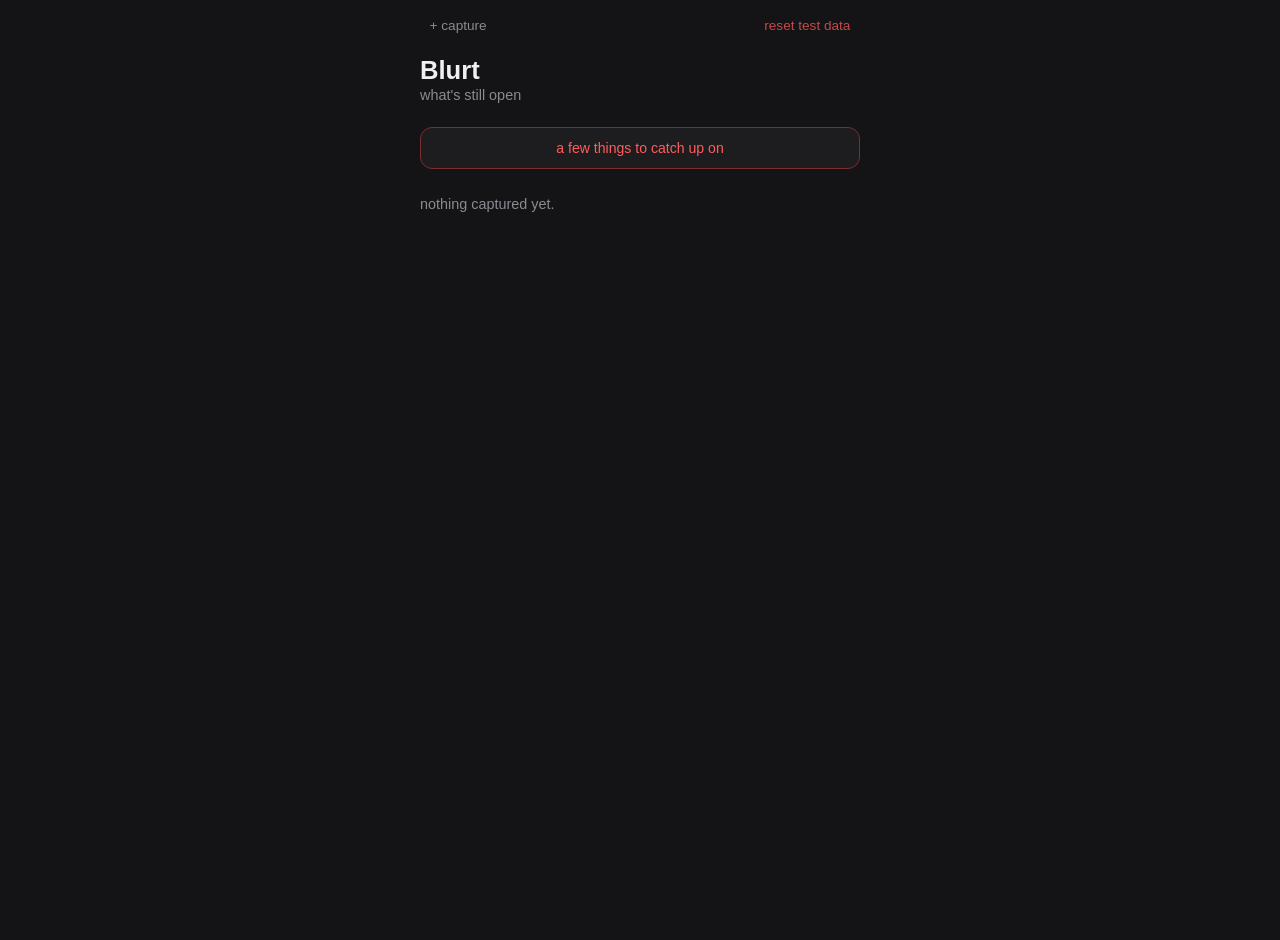
==== frontend/web/index.html @ 7dca803d "Reconcile rollup check-in with mockups: add global rollup entry point Mockups 12-13 show a global ro" ====
<!doctype html>
<html lang="en">
<head>
<meta charset="utf-8">
<meta name="viewport" content="width=device-width, initial-scale=1, viewport-fit=cover">
<title>Blurt — Home</title>
<meta name="theme-color" content="#141416">
<link rel="stylesheet" href="/frontend/web/style.css">
</head>
<body>
  <nav class="topnav">
    <a href="/capture/web/" class="topnav-link">+ capture</a>
    <button id="reset-btn" class="topnav-link topnav-danger">reset test data</button>
  </nav>
  <main>
    <header>
      <h1>Blurt</h1>
      <p class="subtitle">what's still open</p>
    </header>

    <button id="rollup-entry" class="rollup-entry" hidden>a few things to catch up on</button>

    <ul id="feed"></ul>
    <p id="empty" hidden>nothing captured yet.</p>
  </main>

  <div id="checkin" hidden>
    <div id="checkin-card">
      <div id="framing-picker" class="framing-picker" role="radiogroup" aria-label="Framing mode (manual, for step-2 tone testing)">
        <label><input type="radio" name="framing" value="direct" checked> direct</label>
        <label><input type="radio" name="framing" value="inquiring"> inquiring</label>
      </div>
      <p class="checkin-source" id="checkin-source"></p>
      <p class="checkin-kicker" id="checkin-kicker"></p>
      <h2 id="checkin-title"></h2>
      <p id="checkin-body"></p>
      <div id="checkin-list"></div>
      <div class="checkin-actions" id="checkin-actions"></div>
      <button id="checkin-close" class="btn-ghost">close</button>
    </div>
  </div>

  <script src="/frontend/web/app.js"></script>
</body>
</html>
---- frontend/web/style.css ----
:root {
  color-scheme: dark;
  --bg: #141416;
  --surface: #1d1d20;
  --fg: #f0f0f2;
  --dim: #8a8a92;
  --accent: #ff5c5c;
  --accent-dim: #7a2e2e;
  --ok: #4caf82;
  --border: #2a2a2e;
}

* { box-sizing: border-box; }

html, body {
  height: 100%;
  margin: 0;
  background: var(--bg);
  color: var(--fg);
  font-family: -apple-system, BlinkMacSystemFont, "Segoe UI", Roboto, sans-serif;
}

.topnav {
  max-width: 480px;
  margin: 0 auto;
  display: flex;
  justify-content: space-between;
  align-items: center;
  padding: 0.75rem 1.25rem 0;
}

.topnav-link {
  background: transparent;
  border: none;
  color: var(--dim);
  font-size: 0.85rem;
  text-decoration: none;
  cursor: pointer;
  padding: 0.4rem 0.6rem;
  font-family: inherit;
}

.topnav-danger {
  color: var(--accent);
  opacity: 0.75;
}

main {
  min-height: 100dvh;
  max-width: 480px;
  margin: 0 auto;
  padding: 1rem 1.25rem 4rem;
}

header h1 {
  margin: 0 0 0.15rem;
  font-size: 1.6rem;
}

.subtitle {
  margin: 0 0 1.5rem;
  color: var(--dim);
  font-size: 0.9rem;
}

#feed {
  list-style: none;
  margin: 0;
  padding: 0;
  display: flex;
  flex-direction: column;
  gap: 0.5rem;
}

.feed-item {
  display: flex;
  align-items: center;
  justify-content: space-between;
  gap: 0.75rem;
  background: var(--surface);
  border: 1px solid var(--border);
  border-radius: 12px;
  padding: 0.85rem 1rem;
  cursor: pointer;
}

.feed-item.settled {
  opacity: 0.5;
  cursor: default;
}

.feed-item.state-resolved .feed-text {
  text-decoration: line-through;
}

.feed-text {
  font-size: 0.95rem;
}

.tag {
  font-size: 0.72rem;
  color: var(--dim);
  border: 1px solid var(--border);
  border-radius: 999px;
  padding: 0.2rem 0.6rem;
  white-space: nowrap;
  text-transform: lowercase;
}

.feed-item.state-stalled .tag,
.feed-item.state-flagged_for_recovery .tag {
  color: var(--accent);
  border-color: var(--accent-dim);
}

.feed-item.state-surfaced .tag {
  color: var(--ok);
  border-color: var(--ok);
}

.tag-ambiguous {
  color: #c9a227;
  border-color: #6b551a;
}

#empty {
  color: var(--dim);
  font-size: 0.9rem;
}

.rollup-entry {
  display: block;
  width: 100%;
  background: var(--surface);
  border: 1px solid var(--accent-dim);
  color: var(--accent);
  border-radius: 12px;
  padding: 0.75rem 1rem;
  font-size: 0.88rem;
  font-family: inherit;
  cursor: pointer;
  margin-bottom: 0.75rem;
}

.rollup-group-label {
  margin: 0 0 0.5rem;
  color: var(--dim);
  font-size: 0.72rem;
  text-transform: uppercase;
  letter-spacing: 0.03em;
}

.rollup-group {
  margin-bottom: 1rem;
}

.rollup-row {
  display: flex;
  align-items: center;
  justify-content: space-between;
  gap: 0.5rem;
  background: var(--bg);
  border: 1px solid var(--border);
  border-radius: 10px;
  padding: 0.6rem 0.75rem;
  font-size: 0.9rem;
  margin-bottom: 0.5rem;
}

.rollup-row-actions {
  display: flex;
  gap: 0.4rem;
  flex: none;
}

.rollup-row-actions button {
  border: none;
  border-radius: 8px;
  padding: 0.4rem 0.65rem;
  font-size: 0.78rem;
  cursor: pointer;
  font-family: inherit;
}

.rollup-row-actions .btn-secondary {
  background: var(--ok);
  color: #0a1a12;
}

#checkin {
  position: fixed;
  inset: 0;
  background: rgba(0, 0, 0, 0.55);
  display: flex;
  align-items: flex-end;
  justify-content: center;
}

/* #checkin's own display:flex outranks the UA default [hidden]{display:none}
   (ID beats bare attribute selector), so the modal stayed visible - covering
   the feed with an empty overlay - even with the hidden attribute set. */
#checkin[hidden] {
  display: none;
}

#checkin-card {
  width: 100%;
  max-width: 480px;
  background: var(--surface);
  border: 1px solid var(--border);
  border-radius: 20px 20px 0 0;
  padding: 1.5rem;
  display: flex;
  flex-direction: column;
  gap: 0.6rem;
}

.framing-picker {
  display: flex;
  gap: 1rem;
  font-size: 0.8rem;
  color: var(--dim);
  margin-bottom: 0.4rem;
}

/* Same class of bug as #checkin[hidden] below: .framing-picker's own display:flex
   outranks the UA default [hidden]{display:none}, so it stayed visible even with
   the hidden attribute set. */
.framing-picker[hidden] {
  display: none;
}

.checkin-kicker {
  margin: 0;
  font-size: 0.8rem;
  color: var(--dim);
}

.checkin-source {
  margin: 0;
  font-size: 0.68rem;
  text-transform: uppercase;
  letter-spacing: 0.03em;
}

.checkin-source.source-auto {
  color: var(--ok);
}

.checkin-source.source-fallback {
  color: var(--accent);
}

#checkin-title {
  margin: 0;
  font-size: 1.3rem;
}

#checkin-body {
  margin: 0 0 0.5rem;
  color: var(--dim);
  font-size: 0.9rem;
}

.checkin-actions {
  display: flex;
  flex-direction: column;
  gap: 0.5rem;
}

#checkin-list {
  display: flex;
  flex-direction: column;
  gap: 0.5rem;
  margin: 0 0 0.75rem;
}

.subtask-row {
  display: flex;
  align-items: center;
  gap: 0.5rem;
}

.subtask-row input[type="text"] {
  flex: 1;
  background: var(--bg);
  border: 1px solid var(--border);
  border-radius: 8px;
  color: var(--fg);
  font-size: 0.9rem;
  padding: 0.5rem 0.6rem;
  font-family: inherit;
}

.subtask-row .subtask-remove {
  background: transparent;
  border: none;
  color: var(--dim);
  cursor: pointer;
  font-size: 1rem;
  padding: 0.2rem 0.5rem;
}

.subtask-rollup-row {
  display: flex;
  align-items: center;
  justify-content: space-between;
  gap: 0.5rem;
  background: var(--bg);
  border: 1px solid var(--border);
  border-radius: 8px;
  padding: 0.55rem 0.75rem;
  cursor: pointer;
  font-size: 0.9rem;
}

.checkin-actions button,
#checkin-close {
  border: none;
  border-radius: 10px;
  padding: 0.75rem 1rem;
  font-size: 0.95rem;
  cursor: pointer;
}

.btn-primary {
  background: var(--accent);
  color: #1a0a0a;
  font-weight: 600;
}

.btn-ghost {
  background: transparent;
  color: var(--dim);
}

#checkin-close {
  background: transparent;
  color: var(--dim);
  margin-top: 0.25rem;
}
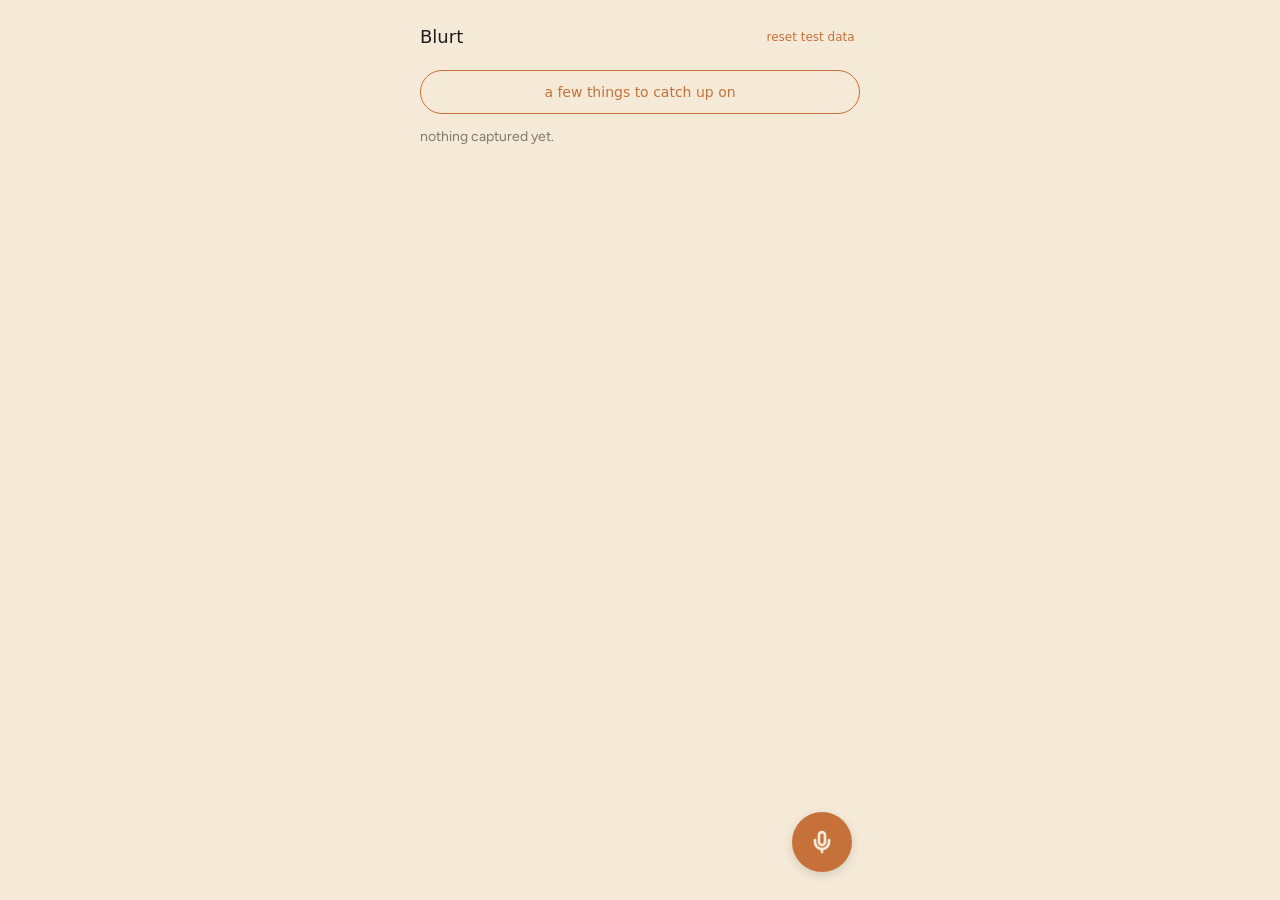
==== commit a99074e5: "Reskin frontend/web to match the mockup design system frontend/web/ was functionally complete (home " ====
--- a/frontend/web/index.html
+++ b/frontend/web/index.html
@@ -4,39 +4,43 @@
 <meta charset="utf-8">
 <meta name="viewport" content="width=device-width, initial-scale=1, viewport-fit=cover">
 <title>Blurt — Home</title>
-<meta name="theme-color" content="#141416">
+<meta name="theme-color" content="#f5ead8">
+<link rel="stylesheet" href="/frontend/mockups/_ds/organic-d78833b6-7fe1-4f47-8711-04fb39094145/styles.css">
 <link rel="stylesheet" href="/frontend/web/style.css">
 </head>
 <body>
-  <nav class="topnav">
-    <a href="/capture/web/" class="topnav-link">+ capture</a>
-    <button id="reset-btn" class="topnav-link topnav-danger">reset test data</button>
-  </nav>
-  <main>
-    <header>
-      <h1>Blurt</h1>
-      <p class="subtitle">what's still open</p>
-    </header>
+  <div class="phone">
+    <nav class="nav">
+      <span class="nav-brand">Blurt</span>
+      <button id="reset-btn" class="btn btn-ghost" style="font-size:12px">reset test data</button>
+    </nav>
 
-    <button id="rollup-entry" class="rollup-entry" hidden>a few things to catch up on</button>
+    <main>
+      <button id="rollup-entry" class="rollup-entry btn tag-outline" hidden>a few things to catch up on</button>
 
-    <ul id="feed"></ul>
-    <p id="empty" hidden>nothing captured yet.</p>
-  </main>
+      <ul id="feed"></ul>
+      <p id="empty" class="text-muted" hidden>nothing captured yet.</p>
+    </main>
 
-  <div id="checkin" hidden>
-    <div id="checkin-card">
+    <a href="/capture/web/" class="btn btn-primary fab" aria-label="Capture a new intent">
+      <svg width="24" height="24" viewBox="0 0 24 24" fill="none" stroke="currentColor" stroke-width="2.75" stroke-linecap="round" stroke-linejoin="round"><path d="M12 2a3 3 0 0 0-3 3v7a3 3 0 0 0 6 0V5a3 3 0 0 0-3-3z"/><path d="M19 10v2a7 7 0 0 1-14 0v-2"/><line x1="12" y1="19" x2="12" y2="22"/></svg>
+    </a>
+  </div>
+
+  <div id="checkin" class="dialog-backdrop" hidden>
+    <div id="checkin-card" class="card elev-lg checkin-sheet">
+      <span id="checkin-framing-tag" class="tag tag-outline checkin-float-tag" hidden></span>
       <div id="framing-picker" class="framing-picker" role="radiogroup" aria-label="Framing mode (manual, for step-2 tone testing)">
-        <label><input type="radio" name="framing" value="direct" checked> direct</label>
-        <label><input type="radio" name="framing" value="inquiring"> inquiring</label>
+        <label class="radio"><input type="radio" name="framing" value="direct" checked><span class="dot"></span>direct</label>
+        <label class="radio"><input type="radio" name="framing" value="inquiring"><span class="dot"></span>inquiring</label>
       </div>
       <p class="checkin-source" id="checkin-source"></p>
-      <p class="checkin-kicker" id="checkin-kicker"></p>
-      <h2 id="checkin-title"></h2>
-      <p id="checkin-body"></p>
+      <p class="card-kicker" id="checkin-kicker"></p>
+      <h3 id="checkin-title"></h3>
+      <p class="card-body" id="checkin-body"></p>
       <div id="checkin-list"></div>
       <div class="checkin-actions" id="checkin-actions"></div>
-      <button id="checkin-close" class="btn-ghost">close</button>
+      <button id="checkin-close" class="btn btn-ghost btn-block">close</button>
     </div>
   </div>
 
--- a/frontend/mockups/_ds/organic-d78833b6-7fe1-4f47-8711-04fb39094145/styles.css
+++ b/frontend/mockups/_ds/organic-d78833b6-7fe1-4f47-8711-04fb39094145/styles.css
@@ -0,0 +1,257 @@
+/* Organic — design-system tokens and component classes. This file is the source of truth for the system's look; retune it here and see readme.md. */
+@import url('https://fonts.googleapis.com/css2?family=Caprasimo:wght@400&family=Figtree:wght@400;600;700&display=swap');
+
+:root {
+  --color-bg: #f5ead8;
+  --color-surface: #ebddc5;
+  --color-text: #201e1d;
+  --color-accent: #c67139;
+  --color-accent-2: #7a8a5e;
+  --color-divider: color-mix(in srgb, #201e1d 16%, transparent);
+
+  /* Tonal ramps — generated in OKLCH on one shared lightness scale, so the
+     same step of any role matches the others in visual value. */
+  --color-neutral-100: #f9f4ed;
+  --color-neutral-200: #eee7db;
+  --color-neutral-300: #dcd3c4;
+  --color-neutral-400: #c0b6a5;
+  --color-neutral-500: #a19786;
+  --color-neutral-600: #82796a;
+  --color-neutral-700: #645c50;
+  --color-neutral-800: #474238;
+  --color-neutral-900: #2e2b25;
+
+  --color-accent-100: #fff2eb;
+  --color-accent-200: #ffe1d0;
+  --color-accent-300: #ffc6a5;
+  --color-accent-400: #f6a06b;
+  --color-accent-500: #d67f48;
+  --color-accent-600: #b2622d;
+  --color-accent-700: #8c491a;
+  --color-accent-800: #643312;
+  --color-accent-900: #402310;
+
+  --color-accent-2-100: #f0fae1;
+  --color-accent-2-200: #e1eecc;
+  --color-accent-2-300: #ccdbb2;
+  --color-accent-2-400: #aebf92;
+  --color-accent-2-500: #8fa073;
+  --color-accent-2-600: #728157;
+  --color-accent-2-700: #56633f;
+  --color-accent-2-800: #3d472b;
+  --color-accent-2-900: #272e1b;
+
+  --font-heading: "Caprasimo", system-ui, sans-serif;
+  --font-heading-weight: 400;
+  --font-body: "Figtree", system-ui, sans-serif;
+
+  --space-1: 4.4px;
+  --space-2: 8.8px;
+  --space-3: 13.2px;
+  --space-4: 17.6px;
+  --space-6: 26.4px;
+  --space-8: 35.2px;
+
+  --radius-sm: 8px;
+  --radius-md: 16px;
+  --radius-lg: 28px;
+
+  /* Elevation — derived from the ground: soft ink-tinted shadows on a
+     light theme, a hairline edge + ambient darkness on a dark one. */
+  --shadow-sm: 0 1px 2px color-mix(in srgb, #2e2b25 14%, transparent);
+  --shadow-md: 0 3px 10px color-mix(in srgb, #2e2b25 16%, transparent);
+  --shadow-lg: 0 12px 32px color-mix(in srgb, #2e2b25 22%, transparent);
+}
+
+body {
+  background: var(--color-bg);
+  color: var(--color-text);
+  font-family: var(--font-body);
+}
+h1, h2, h3, h4 { font-family: var(--font-heading); font-weight: var(--font-heading-weight); }
+
+.washed{filter:saturate(0.6) contrast(0.85) brightness(1.1) opacity(0.94)}
+
+/* ══════════════════════════════════════════════════════════════════════════
+   Components — built with the tokens above. Plain CSS
+   on plain HTML: no JavaScript, no build step. Each class is documented in
+   readme.md and demonstrated in foundations/ and components/.
+   ══════════════════════════════════════════════════════════════════════ */
+
+*, *::before, *::after { box-sizing: border-box; }
+body { margin: 0; font-size: 15px; line-height: 1.55; font-weight: 400; }
+h1, h2, h3, h4, h5, h6 {
+  font-family: var(--font-heading); font-weight: var(--font-heading-weight);
+  line-height: 1.12; letter-spacing: -0.015em; margin: 0 0 var(--space-2);
+}
+h1 { font-size: 42px; }
+h2 { font-size: 32px; }
+h3 { font-size: 25px; }
+h4 { font-size: 20px; }
+h5 { font-size: 16px; }
+h6 { font-size: 13px; }
+h6 { letter-spacing: 0.08em; text-transform: uppercase; }
+p { margin: 0 0 var(--space-3); }
+a { color: var(--color-accent); text-underline-offset: 3px; }
+img { display: block; max-width: 100%; }
+figure { margin: 0; }
+figcaption {
+  font-size: 11px; margin-top: var(--space-1);
+  color: color-mix(in srgb, var(--color-text) 55%, transparent);
+}
+.text-muted { color: color-mix(in srgb, var(--color-text) 55%, transparent); }
+:focus { outline: none; }
+:focus-visible { outline: 2px solid var(--color-accent); outline-offset: 2px; }
+::selection { background: color-mix(in srgb, var(--color-accent) 30%, transparent); }
+
+/* — rules — */
+.hr {
+  height: 1px; border: 0; margin: var(--space-4) 0;
+  background: var(--color-divider);
+}
+
+/* — buttons — */
+.btn {
+  display: inline-flex; align-items: center; justify-content: center; gap: 6px;
+  cursor: pointer; text-decoration: none;
+  font-family: var(--font-heading); font-weight: var(--font-heading-weight);
+  font-size: 14px; line-height: 1.2; color: var(--color-text); /* matches the .input's 14px —
+     the pair sits side by side in sign-up rows */
+  background: transparent; border: 1px solid transparent;
+  padding: var(--space-2) calc(var(--space-3) * 1.2);
+  border-radius: var(--radius-md);
+}
+.btn svg { display: block; }
+.btn:disabled { opacity: 0.45; cursor: not-allowed; }
+.btn-primary { background: var(--color-accent); color: var(--color-bg); }
+.btn-primary:hover { background: var(--color-accent-600); }
+.btn-primary:active { background: var(--color-accent-700); }
+.btn-secondary { border-color: var(--color-divider); }
+.btn-secondary:hover { background: color-mix(in srgb, var(--color-text) 7%, transparent); }
+.btn-secondary:active { background: color-mix(in srgb, var(--color-text) 14%, transparent); }
+.btn-ghost { color: var(--color-accent); padding-inline: var(--space-1); }
+.btn-ghost:hover { background: color-mix(in srgb, var(--color-accent) 10%, transparent); }
+.btn-ghost:active { background: color-mix(in srgb, var(--color-accent) 18%, transparent); }
+.btn-icon { width: 36px; height: 36px; padding: 0; }
+.btn-block { width: 100%; margin-top: var(--space-2); }
+
+/* — forms — */
+.field > label {
+  display: block; font-size: 12px; margin-bottom: 5px;
+  color: color-mix(in srgb, var(--color-text) 70%, transparent);
+}
+.input {
+  width: 100%; min-height: 36px; padding: 6px 10px; font: inherit;
+  font-size: 14px; color: var(--color-text); caret-color: var(--color-accent);
+  background: var(--color-surface);
+  border: 1px solid var(--color-divider); border-radius: var(--radius-md);
+}
+.input:hover { border-color: color-mix(in srgb, var(--color-text) 45%, transparent); }
+.input:focus-visible { border-color: var(--color-accent); outline-offset: 0; }
+textarea.input { min-height: 90px; resize: vertical; }
+.radio { display: inline-flex; align-items: center; gap: 8px; cursor: pointer; font-size: 14px; }
+.radio input, .seg-opt input {
+  position: absolute; opacity: 0; width: 0; height: 0; pointer-events: none;
+}
+.radio .dot {
+  width: 16px; height: 16px; flex: none; border-radius: 50%;
+  border: 1.5px solid var(--color-divider);
+}
+.radio:hover .dot { border-color: var(--color-accent); }
+.radio input:checked + .dot {
+  border-color: var(--color-accent); background: var(--color-accent);
+  box-shadow: inset 0 0 0 4px var(--color-bg);
+}
+.radio input:focus-visible + .dot { outline: 2px solid var(--color-accent); outline-offset: 2px; }
+.seg {
+  display: inline-flex; overflow: hidden;
+  border: 1px solid var(--color-divider); border-radius: var(--radius-md);
+}
+.seg-opt {
+  display: inline-flex; align-items: center; gap: 6px;
+  padding: 7px 12px; font-size: 13px; cursor: pointer;
+}
+.seg-opt + .seg-opt { border-left: 1px solid var(--color-divider); }
+.seg-opt:has(input:checked) { background: var(--color-accent); color: var(--color-bg); }
+.seg-opt:not(:has(input:checked)):hover { background: color-mix(in srgb, var(--color-text) 7%, transparent); }
+.seg-opt:has(input:focus-visible) { outline: 2px solid var(--color-accent); outline-offset: -2px; }
+
+/* — cards — */
+.card {
+  display: flex; flex-direction: column; gap: var(--space-2);
+  padding: var(--space-3); border-radius: var(--radius-md); background: var(--color-surface);
+}
+.card-kicker { font-size: 10px; letter-spacing: 0.1em; text-transform: uppercase; color: var(--color-accent); }
+.card-title {
+  font-family: var(--font-heading); font-weight: var(--font-heading-weight);
+  font-size: 17px; line-height: 1.2;
+}
+.card-body { margin: 0; font-size: 13px; opacity: 0.8; flex: 1; }
+.card-meta {
+  display: flex; align-items: center; gap: 6px; font-size: 11px;
+  color: color-mix(in srgb, var(--color-text) 50%, transparent);
+}
+.elev-sm { box-shadow: var(--shadow-sm); }
+.elev-md { box-shadow: var(--shadow-md); }
+.elev-lg { box-shadow: var(--shadow-lg); }
+
+/* — tags — */
+.tag {
+  display: inline-flex; align-items: center; font-size: 11px;
+  letter-spacing: 0.02em; padding: 3px 10px;
+  border-radius: calc(var(--radius-md) * 0.75);
+}
+.tag-accent { background: var(--color-accent-100); color: var(--color-accent-800); }
+.tag-accent-2 { background: var(--color-accent-2-100); color: var(--color-accent-2-800); }
+.tag-neutral { background: var(--color-neutral-100); color: var(--color-neutral-800); }
+.tag-outline { border: 1px solid var(--color-accent); color: var(--color-accent); }
+
+/* — navigation — */
+.nav {
+  display: flex; align-items: center; gap: var(--space-4);
+  padding: var(--space-3) var(--space-4);
+  border-bottom: none;
+}
+.nav-brand {
+  font-family: var(--font-heading); font-weight: var(--font-heading-weight);
+  font-size: 18px; margin-right: auto;
+}
+.nav a { color: inherit; text-decoration: none; font-size: 14px; }
+.nav a:hover, .nav a[aria-current='page'] { color: var(--color-accent); }
+
+/* — tables — */
+.table { width: 100%; border-collapse: collapse; font-size: 14px; }
+.table th {
+  text-align: left; font-size: 11px; letter-spacing: 0.08em; text-transform: uppercase;
+  color: color-mix(in srgb, var(--color-text) 60%, transparent);
+  padding: var(--space-2); border-bottom: 1px solid var(--color-divider);
+}
+.table td {
+  padding: var(--space-2);
+  border-bottom: 1px solid color-mix(in srgb, var(--color-text) 8%, transparent);
+}
+.table tbody tr:hover { background: color-mix(in srgb, var(--color-text) 4%, transparent); }
+
+/* — dialog — */
+.dialog-backdrop {
+  position: fixed; inset: 0; display: grid; place-items: center;
+  padding: var(--space-4);
+  background: color-mix(in srgb, var(--color-neutral-900) 50%, transparent);
+}
+.dialog {
+  width: min(440px, 100%); display: flex; flex-direction: column; gap: var(--space-3);
+  padding: var(--space-4); border-radius: var(--radius-lg);
+  background: var(--color-surface); box-shadow: var(--shadow-lg);
+}
+.dialog-title {
+  font-family: var(--font-heading); font-weight: var(--font-heading-weight);
+  font-size: 20px;
+}
+.dialog-body { font-size: 14px; opacity: 0.85; }
+.dialog-actions { display: flex; justify-content: flex-end; gap: var(--space-2); margin-top: var(--space-2); }
+
+/* — rounded frame: everything softens, small controls go pill — */
+.card, .dialog { border-radius: calc(var(--radius-lg) * 1.15); }
+.btn, .tag, .seg, .input { border-radius: 999px; }
+.input { padding-inline: 14px; }
+
--- a/frontend/web/style.css
+++ b/frontend/web/style.css
@@ -1,66 +1,23 @@
-:root {
-  color-scheme: dark;
-  --bg: #141416;
-  --surface: #1d1d20;
-  --fg: #f0f0f2;
-  --dim: #8a8a92;
-  --accent: #ff5c5c;
-  --accent-dim: #7a2e2e;
-  --ok: #4caf82;
-  --border: #2a2a2e;
-}
-
-* { box-sizing: border-box; }
-
-html, body {
-  height: 100%;
-  margin: 0;
-  background: var(--bg);
-  color: var(--fg);
-  font-family: -apple-system, BlinkMacSystemFont, "Segoe UI", Roboto, sans-serif;
-}
-
-.topnav {
+/* Page-specific layout only — component look (cards, buttons, tags, colors,
+   type) comes from the "organic" design system linked in index.html
+   (frontend/mockups/_ds/organic-.../styles.css), the same one the mockups use. */
+
+.phone {
   max-width: 480px;
   margin: 0 auto;
-  display: flex;
-  justify-content: space-between;
-  align-items: center;
-  padding: 0.75rem 1.25rem 0;
-}
-
-.topnav-link {
-  background: transparent;
-  border: none;
-  color: var(--dim);
-  font-size: 0.85rem;
-  text-decoration: none;
-  cursor: pointer;
-  padding: 0.4rem 0.6rem;
-  font-family: inherit;
-}
-
-.topnav-danger {
-  color: var(--accent);
-  opacity: 0.75;
+  min-height: 100dvh;
+  display: flex;
+  flex-direction: column;
+  position: relative;
+}
+
+.nav {
+  padding: 20px 20px 8px;
 }
 
 main {
-  min-height: 100dvh;
-  max-width: 480px;
-  margin: 0 auto;
-  padding: 1rem 1.25rem 4rem;
-}
-
-header h1 {
-  margin: 0 0 0.15rem;
-  font-size: 1.6rem;
-}
-
-.subtitle {
-  margin: 0 0 1.5rem;
-  color: var(--dim);
-  font-size: 0.9rem;
+  flex: 1;
+  padding: 8px 20px 100px;
 }
 
 #feed {
@@ -69,23 +26,19 @@
   padding: 0;
   display: flex;
   flex-direction: column;
-  gap: 0.5rem;
+  gap: 10px;
 }
 
 .feed-item {
-  display: flex;
+  flex-direction: row;
   align-items: center;
   justify-content: space-between;
-  gap: 0.75rem;
-  background: var(--surface);
-  border: 1px solid var(--border);
-  border-radius: 12px;
-  padding: 0.85rem 1rem;
+  gap: 10px;
   cursor: pointer;
 }
 
 .feed-item.settled {
-  opacity: 0.5;
+  opacity: 0.55;
   cursor: default;
 }
 
@@ -94,248 +47,212 @@
 }
 
 .feed-text {
-  font-size: 0.95rem;
-}
-
-.tag {
-  font-size: 0.72rem;
-  color: var(--dim);
-  border: 1px solid var(--border);
-  border-radius: 999px;
-  padding: 0.2rem 0.6rem;
-  white-space: nowrap;
-  text-transform: lowercase;
-}
-
-.feed-item.state-stalled .tag,
-.feed-item.state-flagged_for_recovery .tag {
-  color: var(--accent);
-  border-color: var(--accent-dim);
-}
-
-.feed-item.state-surfaced .tag {
-  color: var(--ok);
-  border-color: var(--ok);
-}
-
-.tag-ambiguous {
-  color: #c9a227;
-  border-color: #6b551a;
+  margin: 0;
+  font-size: 14px;
+  opacity: 1;
+  flex: 1;
+}
+
+.feed-item .tag + .tag {
+  margin-left: 4px;
 }
 
 #empty {
-  color: var(--dim);
-  font-size: 0.9rem;
+  font-size: 14px;
 }
 
 .rollup-entry {
   display: block;
   width: 100%;
-  background: var(--surface);
-  border: 1px solid var(--accent-dim);
-  color: var(--accent);
-  border-radius: 12px;
-  padding: 0.75rem 1rem;
-  font-size: 0.88rem;
-  font-family: inherit;
-  cursor: pointer;
-  margin-bottom: 0.75rem;
-}
-
-.rollup-group-label {
-  margin: 0 0 0.5rem;
-  color: var(--dim);
-  font-size: 0.72rem;
-  text-transform: uppercase;
-  letter-spacing: 0.03em;
-}
-
-.rollup-group {
-  margin-bottom: 1rem;
-}
-
-.rollup-row {
-  display: flex;
-  align-items: center;
-  justify-content: space-between;
-  gap: 0.5rem;
-  background: var(--bg);
-  border: 1px solid var(--border);
-  border-radius: 10px;
-  padding: 0.6rem 0.75rem;
-  font-size: 0.9rem;
-  margin-bottom: 0.5rem;
-}
-
-.rollup-row-actions {
-  display: flex;
-  gap: 0.4rem;
-  flex: none;
-}
-
-.rollup-row-actions button {
-  border: none;
-  border-radius: 8px;
-  padding: 0.4rem 0.65rem;
-  font-size: 0.78rem;
-  cursor: pointer;
-  font-family: inherit;
-}
-
-.rollup-row-actions .btn-secondary {
-  background: var(--ok);
-  color: #0a1a12;
-}
-
+  text-align: center;
+  margin-bottom: 12px;
+  height: 44px;
+}
+
+.fab {
+  position: fixed;
+  bottom: 28px;
+  right: calc(50% - 240px + 28px);
+  width: 60px;
+  height: 60px;
+  border-radius: 50%;
+  box-shadow: var(--shadow-md);
+}
+
+@media (max-width: 480px) {
+  .fab { right: 28px; }
+}
+
+/* — check-in bottom sheet — */
 #checkin {
   position: fixed;
   inset: 0;
-  background: rgba(0, 0, 0, 0.55);
   display: flex;
   align-items: flex-end;
   justify-content: center;
-}
-
-/* #checkin's own display:flex outranks the UA default [hidden]{display:none}
-   (ID beats bare attribute selector), so the modal stayed visible - covering
-   the feed with an empty overlay - even with the hidden attribute set. */
+  padding: 0 24px 24px;
+}
+
 #checkin[hidden] {
   display: none;
 }
 
-#checkin-card {
+.checkin-sheet {
   width: 100%;
-  max-width: 480px;
-  background: var(--surface);
-  border: 1px solid var(--border);
-  border-radius: 20px 20px 0 0;
-  padding: 1.5rem;
-  display: flex;
-  flex-direction: column;
-  gap: 0.6rem;
+  max-width: 432px;
+  position: relative;
+}
+
+.checkin-float-tag {
+  position: absolute;
+  top: -12px;
+  left: 14px;
+  background: var(--color-bg);
 }
 
 .framing-picker {
   display: flex;
-  gap: 1rem;
-  font-size: 0.8rem;
-  color: var(--dim);
-  margin-bottom: 0.4rem;
-}
-
-/* Same class of bug as #checkin[hidden] below: .framing-picker's own display:flex
-   outranks the UA default [hidden]{display:none}, so it stayed visible even with
-   the hidden attribute set. */
+  gap: 16px;
+  margin-bottom: 4px;
+}
+
 .framing-picker[hidden] {
   display: none;
 }
 
-.checkin-kicker {
-  margin: 0;
-  font-size: 0.8rem;
-  color: var(--dim);
-}
-
 .checkin-source {
   margin: 0;
-  font-size: 0.68rem;
+  font-size: 11px;
   text-transform: uppercase;
   letter-spacing: 0.03em;
+  color: var(--color-neutral-600);
 }
 
 .checkin-source.source-auto {
-  color: var(--ok);
+  color: var(--color-accent-2-700);
 }
 
 .checkin-source.source-fallback {
-  color: var(--accent);
-}
-
-#checkin-title {
-  margin: 0;
-  font-size: 1.3rem;
-}
-
-#checkin-body {
-  margin: 0 0 0.5rem;
-  color: var(--dim);
-  font-size: 0.9rem;
+  color: var(--color-accent-700);
 }
 
 .checkin-actions {
   display: flex;
   flex-direction: column;
-  gap: 0.5rem;
+  gap: 8px;
+  margin-top: 6px;
+}
+
+.checkin-actions .action-row {
+  display: flex;
+  gap: 8px;
+}
+
+.checkin-actions .action-row .btn {
+  flex: 1;
+  height: 46px;
+}
+
+.checkin-actions .btn-ghost.full-row {
+  width: 100%;
+  height: 38px;
+  font-size: 13px;
+}
+
+.checkin-actions .btn-block {
+  height: 46px;
 }
 
 #checkin-list {
   display: flex;
   flex-direction: column;
-  gap: 0.5rem;
-  margin: 0 0 0.75rem;
-}
-
+  gap: 8px;
+  margin: 0 0 4px;
+}
+
+/* — decomposition proposal — */
 .subtask-row {
-  display: flex;
+  flex-direction: row;
   align-items: center;
-  gap: 0.5rem;
-}
-
-.subtask-row input[type="text"] {
-  flex: 1;
-  background: var(--bg);
-  border: 1px solid var(--border);
-  border-radius: 8px;
-  color: var(--fg);
-  font-size: 0.9rem;
-  padding: 0.5rem 0.6rem;
-  font-family: inherit;
+  gap: 10px;
+  padding: 12px 14px;
+}
+
+.subtask-row.excluded {
+  opacity: 0.5;
+}
+
+.subtask-row input[type="checkbox"] {
+  width: 18px;
+  height: 18px;
+  accent-color: var(--color-accent);
+  flex: none;
+}
+
+.subtask-row .subtask-text {
+  flex: 1;
+  font-size: 14px;
+  border: none;
+  background: transparent;
+  font: inherit;
+  color: var(--color-text);
+  padding: 0;
+}
+
+.subtask-row.excluded .subtask-text {
+  text-decoration: line-through;
 }
 
 .subtask-row .subtask-remove {
-  background: transparent;
-  border: none;
-  color: var(--dim);
-  cursor: pointer;
-  font-size: 1rem;
-  padding: 0.2rem 0.5rem;
-}
-
-.subtask-rollup-row {
-  display: flex;
+  width: 32px;
+  height: 32px;
+  padding: 0;
+}
+
+.subtask-add {
+  margin-top: 8px;
+  padding-inline: 0;
+  font-size: 13px;
+}
+
+/* — subtask / rollup rows — */
+.subtask-rollup-row,
+.rollup-row {
+  flex-direction: row;
   align-items: center;
   justify-content: space-between;
-  gap: 0.5rem;
-  background: var(--bg);
-  border: 1px solid var(--border);
-  border-radius: 8px;
-  padding: 0.55rem 0.75rem;
+  gap: 10px;
+  padding: 12px 14px;
+  font-size: 14px;
+}
+
+.subtask-rollup-row {
   cursor: pointer;
-  font-size: 0.9rem;
-}
-
-.checkin-actions button,
-#checkin-close {
-  border: none;
-  border-radius: 10px;
-  padding: 0.75rem 1rem;
-  font-size: 0.95rem;
-  cursor: pointer;
-}
-
-.btn-primary {
-  background: var(--accent);
-  color: #1a0a0a;
-  font-weight: 600;
-}
-
-.btn-ghost {
-  background: transparent;
-  color: var(--dim);
-}
-
-#checkin-close {
-  background: transparent;
-  color: var(--dim);
-  margin-top: 0.25rem;
-}
+}
+
+.rollup-group-label {
+  margin: 0 0 8px;
+  font-size: 12px;
+  color: var(--color-neutral-600);
+  text-transform: uppercase;
+  letter-spacing: 0.03em;
+}
+
+.rollup-group {
+  display: flex;
+  flex-direction: column;
+  gap: 8px;
+  margin-bottom: 14px;
+}
+
+.rollup-row-actions {
+  display: flex;
+  gap: 6px;
+  flex: none;
+}
+
+.rollup-row-actions .btn {
+  height: 34px;
+  padding: 0 12px;
+  font-size: 12px;
+}
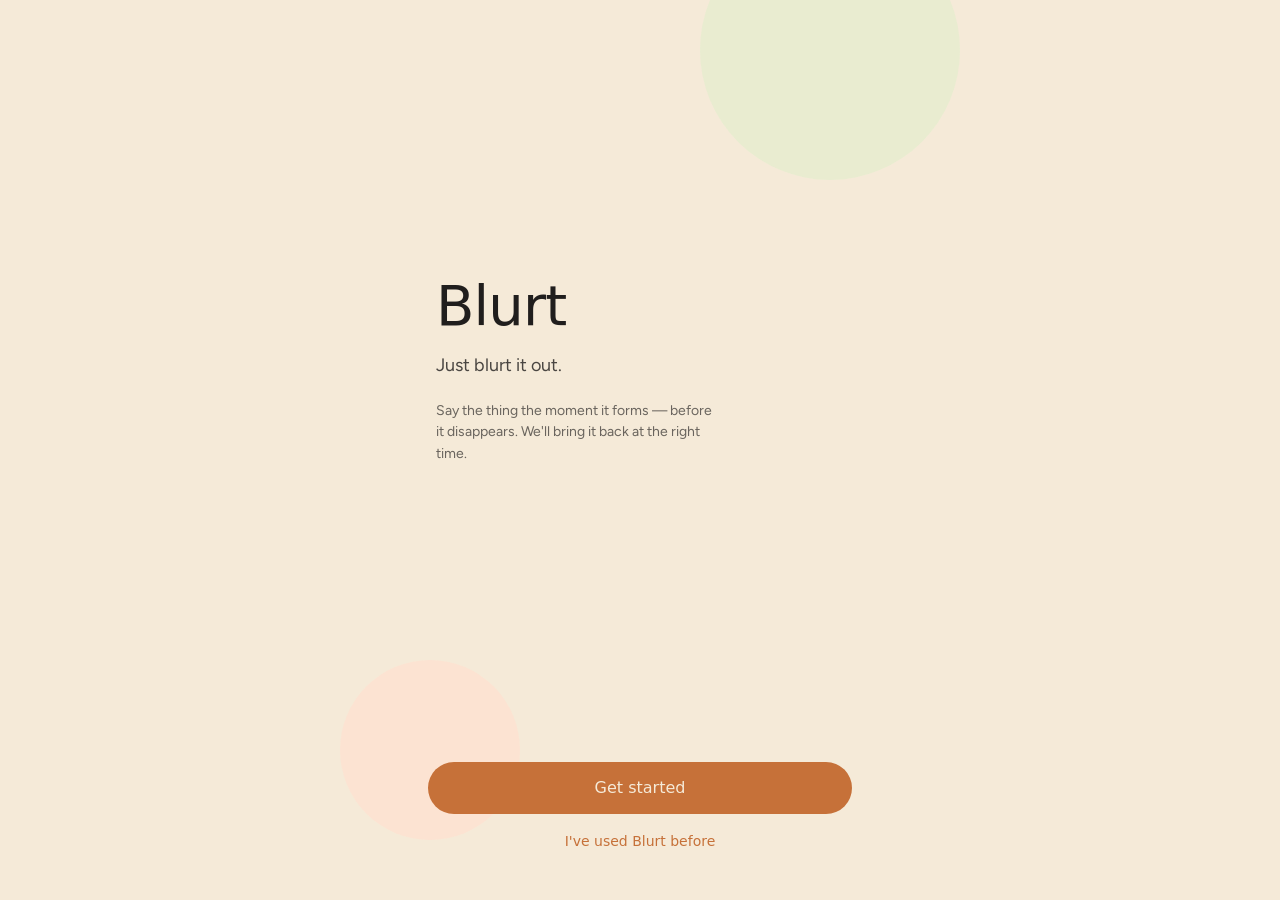
==== commit 18e4ca11: "Build Onboarding, Recovery Mode, and Settings against the mockups Completes the frontend build for t" ====
--- a/frontend/web/index.html
+++ b/frontend/web/index.html
@@ -12,7 +12,9 @@
   <div class="phone">
     <nav class="nav">
       <span class="nav-brand">Blurt</span>
-      <button id="reset-btn" class="btn btn-ghost" style="font-size:12px">reset test data</button>
+      <a href="/frontend/web/settings.html" class="btn btn-icon" aria-label="Settings">
+        <svg width="20" height="20" viewBox="0 0 24 24" fill="none" stroke="currentColor" stroke-width="2.75" stroke-linecap="round"><line x1="4" y1="6" x2="20" y2="6"/><line x1="4" y1="12" x2="20" y2="12"/><line x1="4" y1="18" x2="20" y2="18"/><circle cx="9" cy="6" r="1.6" fill="currentColor" stroke="none"/><circle cx="15" cy="12" r="1.6" fill="currentColor" stroke="none"/><circle cx="9" cy="18" r="1.6" fill="currentColor" stroke="none"/></svg>
+      </a>
     </nav>
 
     <main>
@@ -44,6 +46,8 @@
     </div>
   </div>
 
+  <script src="/frontend/web/persona.js"></script>
+  <script src="/frontend/web/intents.js"></script>
   <script src="/frontend/web/app.js"></script>
 </body>
 </html>
--- a/frontend/web/style.css
+++ b/frontend/web/style.css
@@ -1,6 +1,16 @@
 /* Page-specific layout only — component look (cards, buttons, tags, colors,
    type) comes from the "organic" design system linked in index.html
    (frontend/mockups/_ds/organic-.../styles.css), the same one the mockups use. */
+
+@keyframes pulse { 0% { transform: scale(1); opacity: .5 } 100% { transform: scale(1.9); opacity: 0 } }
+.pulse-ring {
+  position: absolute;
+  inset: 0;
+  border-radius: 50%;
+  border: 2px solid var(--color-accent);
+  animation: pulse 2.2s ease-out infinite;
+}
+.pulse-ring.d2 { animation-delay: .7s; }
 
 .phone {
   max-width: 480px;
@@ -9,6 +19,148 @@
   display: flex;
   flex-direction: column;
   position: relative;
+}
+
+/* — onboarding — */
+.onboard-step {
+  flex: 1;
+  display: flex;
+  flex-direction: column;
+  position: relative;
+  min-height: 100dvh;
+}
+
+/* Same class of bug as #checkin[hidden]/.framing-picker[hidden] below: the
+   class's own display:flex outranks the UA default [hidden]{display:none}. */
+.onboard-step[hidden] {
+  display: none;
+}
+
+.onboard-blob {
+  position: absolute;
+  border-radius: 50%;
+}
+.onboard-blob-1 {
+  top: -80px; right: -80px; width: 260px; height: 260px;
+  background: var(--color-accent-2-200); opacity: .6;
+}
+.onboard-blob-2 {
+  bottom: 60px; left: -60px; width: 180px; height: 180px;
+  background: var(--color-accent-200); opacity: .7;
+}
+
+.onboard-hero {
+  position: relative;
+  flex: 1;
+  display: flex;
+  flex-direction: column;
+  justify-content: center;
+  align-items: flex-start;
+  padding: 0 36px;
+  gap: 14px;
+}
+
+.onboard-footer {
+  position: relative;
+  padding: 0 28px 40px;
+  display: flex;
+  flex-direction: column;
+  gap: 10px;
+}
+
+.onboard-voice {
+  flex: 1;
+  display: flex;
+  flex-direction: column;
+  align-items: center;
+  justify-content: center;
+  gap: 22px;
+  padding: 0 28px;
+  text-align: center;
+}
+
+.onboard-mic-wrap {
+  position: relative;
+  width: 120px;
+  height: 120px;
+  display: flex;
+  align-items: center;
+  justify-content: center;
+}
+
+.onboard-mic-btn {
+  width: 96px;
+  height: 96px;
+  border-radius: 50%;
+  background: var(--color-accent);
+  color: var(--color-bg);
+  box-shadow: var(--shadow-md);
+}
+
+/* — onboarding: question flow (10 questions, quiet position bar not a count) — */
+.onboard-progress {
+  display: flex;
+  gap: 5px;
+  margin-bottom: 20px;
+}
+
+.onboard-progress-seg {
+  height: 4px;
+  flex: 1;
+  border-radius: 2px;
+  background: var(--color-divider);
+}
+
+.onboard-progress-seg.filled {
+  background: var(--color-accent);
+}
+
+.onboard-progress-full {
+  height: 4px;
+  border-radius: 2px;
+  background: var(--color-accent);
+  margin-bottom: 20px;
+}
+
+.onboard-pill {
+  text-align: left;
+  width: 100%;
+  font-size: 14px;
+  font-family: var(--font-body);
+  font-weight: 400;
+  padding: 13px 16px;
+  border-radius: 999px;
+  border: 1px solid var(--color-divider);
+  background: var(--color-surface);
+  color: var(--color-text);
+  cursor: pointer;
+}
+
+.onboard-pill:hover {
+  border-color: var(--color-accent);
+  background: color-mix(in srgb, var(--color-accent) 8%, var(--color-surface));
+}
+
+.onboard-pill:active {
+  background: color-mix(in srgb, var(--color-accent) 16%, var(--color-surface));
+}
+
+/* — recovery mode — */
+.recovery-main {
+  flex: 1;
+  padding: 20px 26px;
+  display: flex;
+  flex-direction: column;
+  gap: 20px;
+}
+
+/* — settings — */
+.settings-main {
+  flex: 1;
+  padding: 12px 24px 32px;
+  display: flex;
+  flex-direction: column;
+  gap: 22px;
 }
 
 .nav {
@@ -67,6 +219,10 @@
   text-align: center;
   margin-bottom: 12px;
   height: 44px;
+}
+
+.rollup-entry[hidden] {
+  display: none;
 }
 
 .fab {
@@ -108,6 +264,12 @@
   top: -12px;
   left: 14px;
   background: var(--color-bg);
+}
+
+/* Same [hidden]-specificity issue as above: the ds .tag class sets
+   display:inline-flex, which outranks the UA default [hidden]{display:none}. */
+.checkin-float-tag[hidden] {
+  display: none;
 }
 
 .framing-picker {
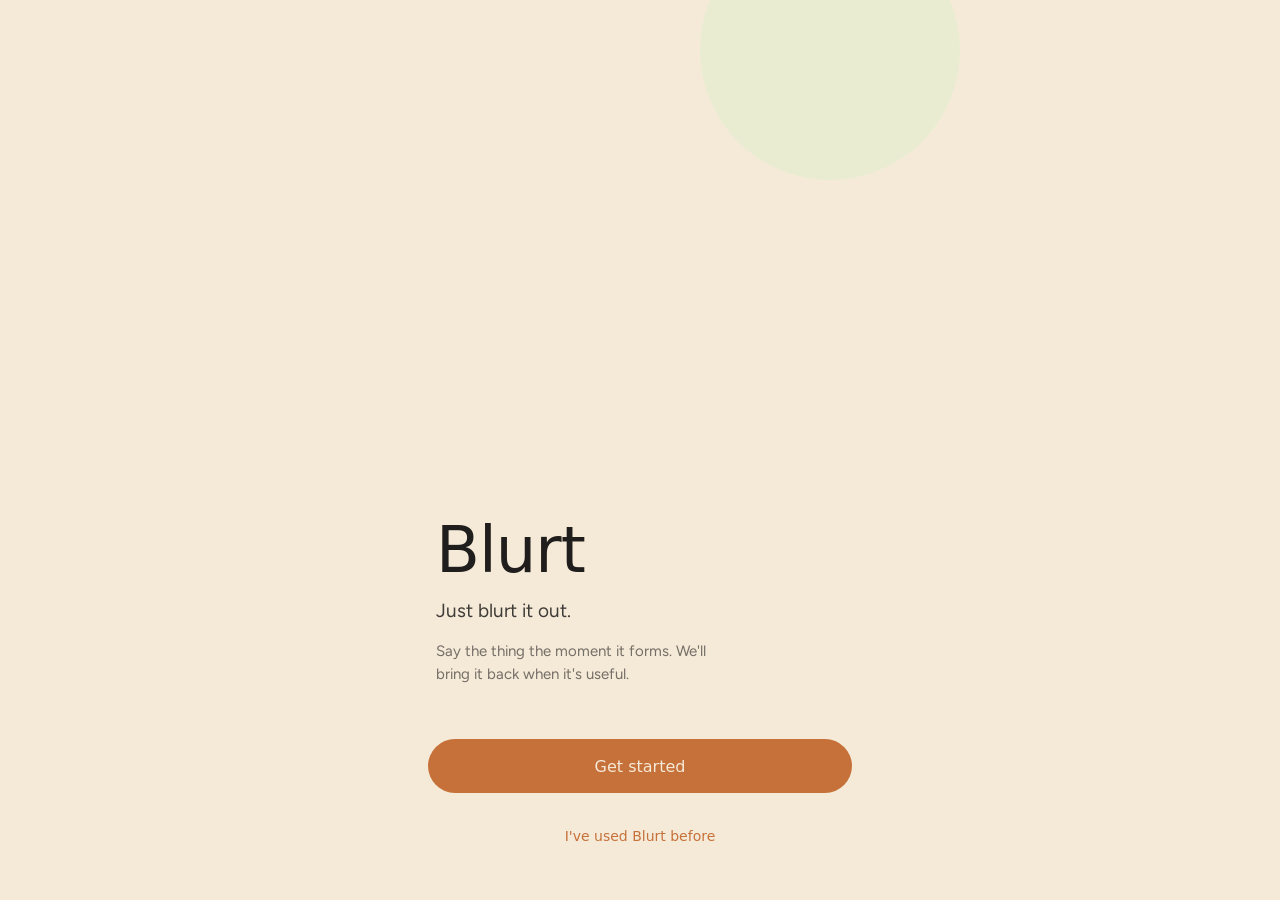
==== commit abb57a1c: "QA pass against the refined mockup: visual refinements + new Task detail screen The user prepped a r" ====
--- a/frontend/web/index.html
+++ b/frontend/web/index.html
@@ -13,17 +13,18 @@
     <nav class="nav">
       <span class="nav-brand">Blurt</span>
       <a href="/frontend/web/settings.html" class="btn btn-icon" aria-label="Settings">
-        <svg width="20" height="20" viewBox="0 0 24 24" fill="none" stroke="currentColor" stroke-width="2.75" stroke-linecap="round"><line x1="4" y1="6" x2="20" y2="6"/><line x1="4" y1="12" x2="20" y2="12"/><line x1="4" y1="18" x2="20" y2="18"/><circle cx="9" cy="6" r="1.6" fill="currentColor" stroke="none"/><circle cx="15" cy="12" r="1.6" fill="currentColor" stroke="none"/><circle cx="9" cy="18" r="1.6" fill="currentColor" stroke="none"/></svg>
+        <svg width="20" height="20" viewBox="0 0 24 24" fill="none" stroke="currentColor" stroke-width="2.75" stroke-linecap="round"><circle cx="12" cy="12" r="3"/><path d="M12 4v1.5M12 18.5V20M4 12h1.5M18.5 12H20M6.5 6.5l1 1M16.5 16.5l1 1M6.5 17.5l1-1M16.5 7.5l1-1"/></svg>
       </a>
     </nav>
 
     <main>
-      <button id="rollup-entry" class="rollup-entry btn tag-outline" hidden>a few things to catch up on</button>
+      <button id="rollup-entry" class="rollup-entry btn tag-outline" hidden>a few things, all at once</button>
 
       <ul id="feed"></ul>
       <p id="empty" class="text-muted" hidden>nothing captured yet.</p>
     </main>
 
+    <div class="feed-fade"></div>
     <a href="/capture/web/" class="btn btn-primary fab" aria-label="Capture a new intent">
       <svg width="24" height="24" viewBox="0 0 24 24" fill="none" stroke="currentColor" stroke-width="2.75" stroke-linecap="round" stroke-linejoin="round"><path d="M12 2a3 3 0 0 0-3 3v7a3 3 0 0 0 6 0V5a3 3 0 0 0-3-3z"/><path d="M19 10v2a7 7 0 0 1-14 0v-2"/><line x1="12" y1="19" x2="12" y2="22"/></svg>
     </a>
@@ -31,7 +32,6 @@
 
   <div id="checkin" class="dialog-backdrop" hidden>
     <div id="checkin-card" class="card elev-lg checkin-sheet">
-      <span id="checkin-framing-tag" class="tag tag-outline checkin-float-tag" hidden></span>
       <div id="framing-picker" class="framing-picker" role="radiogroup" aria-label="Framing mode (manual, for step-2 tone testing)">
         <label class="radio"><input type="radio" name="framing" value="direct" checked><span class="dot"></span>direct</label>
         <label class="radio"><input type="radio" name="framing" value="inquiring"><span class="dot"></span>inquiring</label>
@@ -42,7 +42,6 @@
       <p class="card-body" id="checkin-body"></p>
       <div id="checkin-list"></div>
       <div class="checkin-actions" id="checkin-actions"></div>
-      <button id="checkin-close" class="btn btn-ghost btn-block">close</button>
     </div>
   </div>
 
--- a/frontend/web/style.css
+++ b/frontend/web/style.css
@@ -125,13 +125,14 @@
 .onboard-pill {
   text-align: left;
   width: 100%;
-  font-size: 14px;
+  font-size: 15px;
   font-family: var(--font-body);
   font-weight: 400;
-  padding: 13px 16px;
+  padding: 17px 20px;
   border-radius: 999px;
-  border: 1px solid var(--color-divider);
+  border: none;
   background: var(--color-surface);
+  box-shadow: var(--shadow-sm);
   color: var(--color-text);
   cursor: pointer;
 }
@@ -145,6 +146,12 @@
   background: color-mix(in srgb, var(--color-accent) 16%, var(--color-surface));
 }
 
+.onboard-pill.selected {
+  background: var(--color-accent);
+  color: var(--color-bg);
+  border-color: var(--color-accent);
+}
+
 /* — recovery mode — */
 .recovery-main {
   flex: 1;
@@ -152,6 +159,113 @@
   display: flex;
   flex-direction: column;
   gap: 20px;
+}
+
+/* — task detail — */
+.task-main {
+  flex: 1;
+  overflow: auto;
+  padding: 0 20px 104px;
+  display: flex;
+  flex-direction: column;
+  gap: 24px;
+}
+
+.task-archive-bar {
+  position: fixed;
+  left: 0;
+  right: 0;
+  bottom: 0;
+  max-width: 480px;
+  margin: 0 auto;
+  padding: 16px 20px 30px;
+  background: linear-gradient(to top, var(--color-bg) 60%, transparent);
+}
+
+.task-group-rows {
+  display: flex;
+  flex-direction: column;
+  gap: 8px;
+}
+
+.task-row {
+  flex-direction: row;
+  align-items: center;
+  gap: 12px;
+  padding: 15px 16px;
+  cursor: pointer;
+}
+
+.task-row-closed {
+  opacity: 0.45;
+  cursor: default;
+}
+
+.task-row-text {
+  flex: 1;
+  font-size: 15px;
+}
+
+.task-dot {
+  width: 20px;
+  height: 20px;
+  border-radius: 50%;
+  border: 2.5px solid var(--color-neutral-400);
+  flex: none;
+  display: flex;
+  align-items: center;
+  justify-content: center;
+  color: var(--color-bg);
+}
+
+.task-dot-accent {
+  border-color: var(--color-accent-400);
+}
+
+.task-dot-done {
+  border: none;
+  background: var(--color-accent-2-500);
+}
+
+.task-focused-card {
+  padding: 18px 16px;
+  gap: 14px;
+  border: 1px solid var(--color-accent-300);
+}
+
+.task-focused-card-neutral {
+  border: none;
+  background: var(--color-accent-2-100);
+}
+
+.task-focused-card .task-row {
+  padding: 0;
+  cursor: default;
+}
+
+.task-hint {
+  font-size: 14px;
+  margin: 0;
+  opacity: 0.75;
+  line-height: 1.45;
+  padding-left: 32px;
+}
+
+.task-focused-actions {
+  display: flex;
+  gap: 8px;
+  padding-left: 32px;
+}
+
+.task-date-picker {
+  display: flex;
+  gap: 8px;
+  padding-left: 32px;
+  margin-top: 4px;
+}
+
+.task-date-picker .input {
+  flex: 1;
 }
 
 /* — settings — */
@@ -205,8 +319,18 @@
   flex: 1;
 }
 
-.feed-item .tag + .tag {
-  margin-left: 4px;
+.feed-tag-row {
+  display: flex;
+  gap: 4px;
+  flex: none;
+}
+
+.feed-section-label {
+  margin: 20px 0 2px;
+  font-size: 11px;
+  letter-spacing: 0.03em;
+  text-transform: uppercase;
+  color: var(--color-neutral-600);
 }
 
 #empty {
@@ -225,18 +349,31 @@
   display: none;
 }
 
+/* Centered and thumb-reachable, not tucked in a corner (mockup screen 06:
+   "the only thing on this screen the user must be able to hit without
+   looking"). */
 .fab {
   position: fixed;
-  bottom: 28px;
-  right: calc(50% - 240px + 28px);
-  width: 60px;
-  height: 60px;
+  bottom: 32px;
+  left: 50%;
+  transform: translateX(-50%);
+  width: 64px;
+  height: 64px;
   border-radius: 50%;
+  padding: 0;
   box-shadow: var(--shadow-md);
 }
 
-@media (max-width: 480px) {
-  .fab { right: 28px; }
+.feed-fade {
+  position: fixed;
+  left: 50%;
+  transform: translateX(-50%);
+  bottom: 0;
+  width: 100%;
+  max-width: 480px;
+  height: 120px;
+  background: linear-gradient(to top, var(--color-bg) 55%, transparent);
+  pointer-events: none;
 }
 
 /* — check-in bottom sheet — */
@@ -257,19 +394,6 @@
   width: 100%;
   max-width: 432px;
   position: relative;
-}
-
-.checkin-float-tag {
-  position: absolute;
-  top: -12px;
-  left: 14px;
-  background: var(--color-bg);
-}
-
-/* Same [hidden]-specificity issue as above: the ds .tag class sets
-   display:inline-flex, which outranks the UA default [hidden]{display:none}. */
-.checkin-float-tag[hidden] {
-  display: none;
 }
 
 .framing-picker {
@@ -344,11 +468,24 @@
   opacity: 0.5;
 }
 
-.subtask-row input[type="checkbox"] {
-  width: 18px;
-  height: 18px;
-  accent-color: var(--color-accent);
+.subtask-toggle {
+  width: 20px;
+  height: 20px;
+  border-radius: 50%;
   flex: none;
+  padding: 0;
+  border: 2.5px solid var(--color-neutral-400);
+  background: transparent;
+  display: flex;
+  align-items: center;
+  justify-content: center;
+  color: var(--color-bg);
+  cursor: pointer;
+}
+
+.subtask-toggle.checked {
+  border-color: var(--color-accent);
+  background: var(--color-accent);
 }
 
 .subtask-row .subtask-text {
@@ -365,20 +502,13 @@
   text-decoration: line-through;
 }
 
-.subtask-row .subtask-remove {
-  width: 32px;
-  height: 32px;
-  padding: 0;
-}
-
 .subtask-add {
   margin-top: 8px;
   padding-inline: 0;
   font-size: 13px;
 }
 
-/* — subtask / rollup rows — */
-.subtask-rollup-row,
+/* — rollup rows — */
 .rollup-row {
   flex-direction: row;
   align-items: center;
@@ -386,10 +516,6 @@
   gap: 10px;
   padding: 12px 14px;
   font-size: 14px;
-}
-
-.subtask-rollup-row {
-  cursor: pointer;
 }
 
 .rollup-group-label {
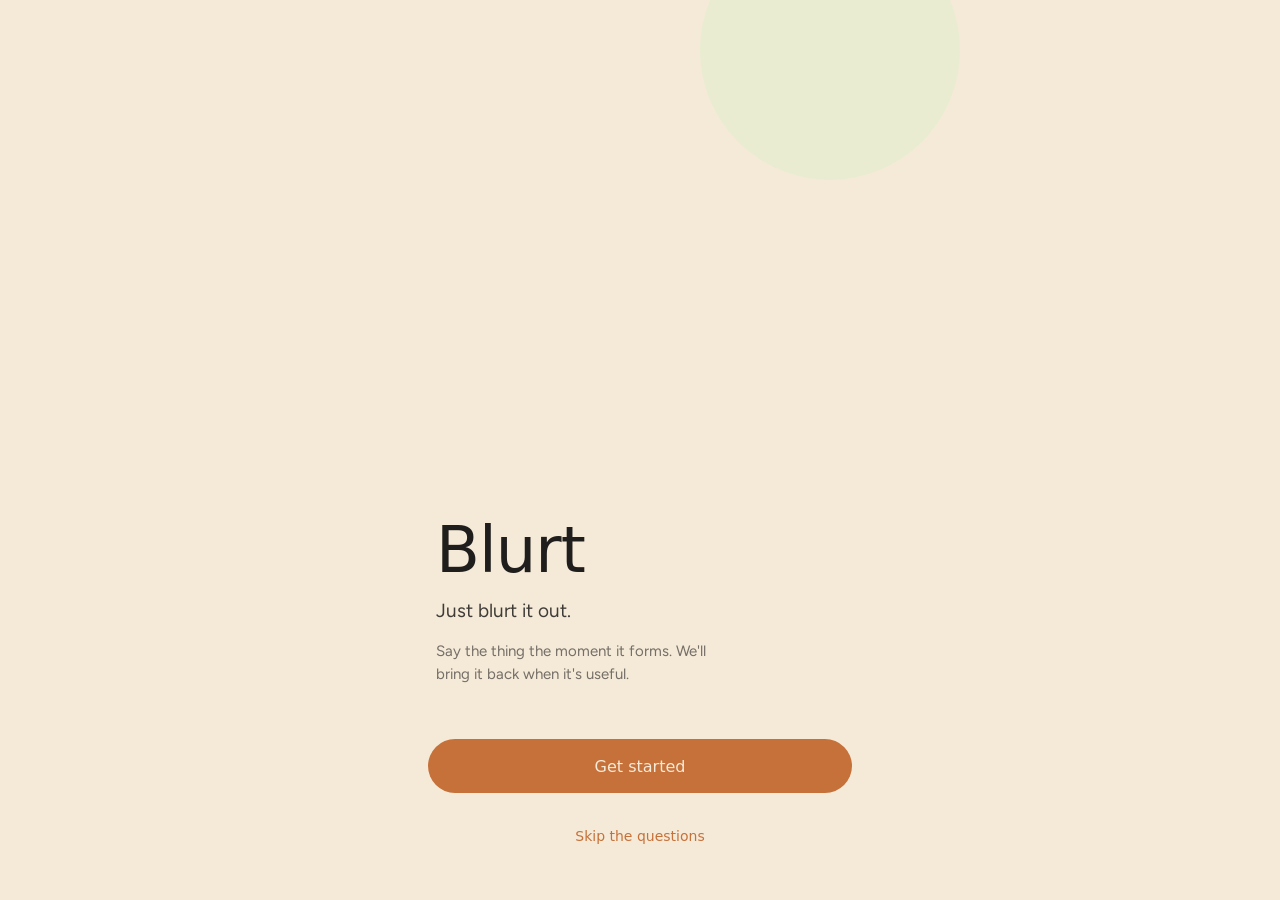
==== commit 23563e42: "Product copy + UX audit: one vocabulary, no build instruments in the UI Two classes of problem acros" ====
--- a/frontend/web/index.html
+++ b/frontend/web/index.html
@@ -18,28 +18,41 @@
     </nav>
 
     <main>
-      <button id="rollup-entry" class="rollup-entry btn tag-outline" hidden>a few things, all at once</button>
+      <button id="rollup-entry" class="rollup-entry btn tag-outline" hidden></button>
 
       <ul id="feed"></ul>
-      <p id="empty" class="text-muted" hidden>nothing captured yet.</p>
+      <div id="empty" hidden>
+        <p class="empty-title">Nothing here yet.</p>
+        <p class="empty-body text-muted">Tap the mic and say the thing you keep meaning to do. That's the whole app.</p>
+      </div>
     </main>
 
     <div class="feed-fade"></div>
-    <a href="/capture/web/" class="btn btn-primary fab" aria-label="Capture a new intent">
+    <a href="/capture/web/" class="btn btn-primary fab" aria-label="Say something">
       <svg width="24" height="24" viewBox="0 0 24 24" fill="none" stroke="currentColor" stroke-width="2.75" stroke-linecap="round" stroke-linejoin="round"><path d="M12 2a3 3 0 0 0-3 3v7a3 3 0 0 0 6 0V5a3 3 0 0 0-3-3z"/><path d="M19 10v2a7 7 0 0 1-14 0v-2"/><line x1="12" y1="19" x2="12" y2="22"/></svg>
     </a>
   </div>
 
   <div id="checkin" class="dialog-backdrop" hidden>
     <div id="checkin-card" class="card elev-lg checkin-sheet">
-      <div id="framing-picker" class="framing-picker" role="radiogroup" aria-label="Framing mode (manual, for step-2 tone testing)">
+      <!-- Both of these are build-time instruments, not product surface: the
+           framing picker is the step-2 manual tone-testing toggle and the
+           source line reports which decision path ran. They only render with
+           ?dev=1 (see DEV in app.js) - a real user should never see internal
+           taxonomy, a model vendor's name, or an env-var name. -->
+      <div id="framing-picker" class="framing-picker" role="radiogroup" aria-label="Framing mode (manual, for step-2 tone testing)" hidden>
         <label class="radio"><input type="radio" name="framing" value="direct" checked><span class="dot"></span>direct</label>
         <label class="radio"><input type="radio" name="framing" value="inquiring"><span class="dot"></span>inquiring</label>
       </div>
-      <p class="checkin-source" id="checkin-source"></p>
+      <p class="checkin-source" id="checkin-source" hidden></p>
       <p class="card-kicker" id="checkin-kicker"></p>
       <h3 id="checkin-title"></h3>
       <p class="card-body" id="checkin-body"></p>
+      <button type="button" id="checkin-why-toggle" class="checkin-why-toggle" hidden>
+        <span>Why now?</span>
+        <svg class="chevron" width="12" height="12" viewBox="0 0 24 24" fill="none" stroke="currentColor" stroke-width="2.5" stroke-linecap="round" stroke-linejoin="round"><polyline points="6 9 12 15 18 9"/></svg>
+      </button>
+      <p class="checkin-why" id="checkin-why" hidden></p>
       <div id="checkin-list"></div>
       <div class="checkin-actions" id="checkin-actions"></div>
     </div>
--- a/frontend/web/style.css
+++ b/frontend/web/style.css
@@ -333,8 +333,27 @@
   color: var(--color-neutral-600);
 }
 
+/* The first screen a new user sees after onboarding. It used to say "nothing
+   captured yet." and stop there - a dead end at exactly the moment the user
+   needs pointing at the one control that matters. */
 #empty {
-  font-size: 14px;
+  padding: 32px 8px 0;
+  max-width: 300px;
+}
+
+#empty[hidden] {
+  display: none;
+}
+
+.empty-title {
+  font-size: 20px;
+  margin: 0 0 8px;
+}
+
+.empty-body {
+  font-size: 14.5px;
+  line-height: 1.5;
+  margin: 0;
 }
 
 .rollup-entry {
@@ -422,6 +441,43 @@
   color: var(--color-accent-700);
 }
 
+/* Mockup screens 07/08: transparency note as its own disclosure — closed by
+   default, never competing with the check-in question for attention. */
+.checkin-why-toggle {
+  display: flex;
+  align-items: center;
+  gap: 6px;
+  background: none;
+  border: 0;
+  padding: 6px 0;
+  font: inherit;
+  font-size: 12.5px;
+  color: inherit;
+  opacity: .55;
+  cursor: pointer;
+  align-self: flex-start;
+}
+.checkin-why-toggle[hidden] {
+  display: none;
+}
+.checkin-why-toggle .chevron {
+  transition: transform .15s ease;
+}
+.checkin-why-toggle.open .chevron {
+  transform: rotate(180deg);
+}
+.checkin-why {
+  font-size: 13px;
+  line-height: 1.5;
+  margin: 4px 0 0;
+  opacity: .7;
+  border-left: 2px solid var(--color-neutral-300);
+  padding: 2px 0 2px 12px;
+}
+.checkin-why[hidden] {
+  display: none;
+}
+
 .checkin-actions {
   display: flex;
   flex-direction: column;
